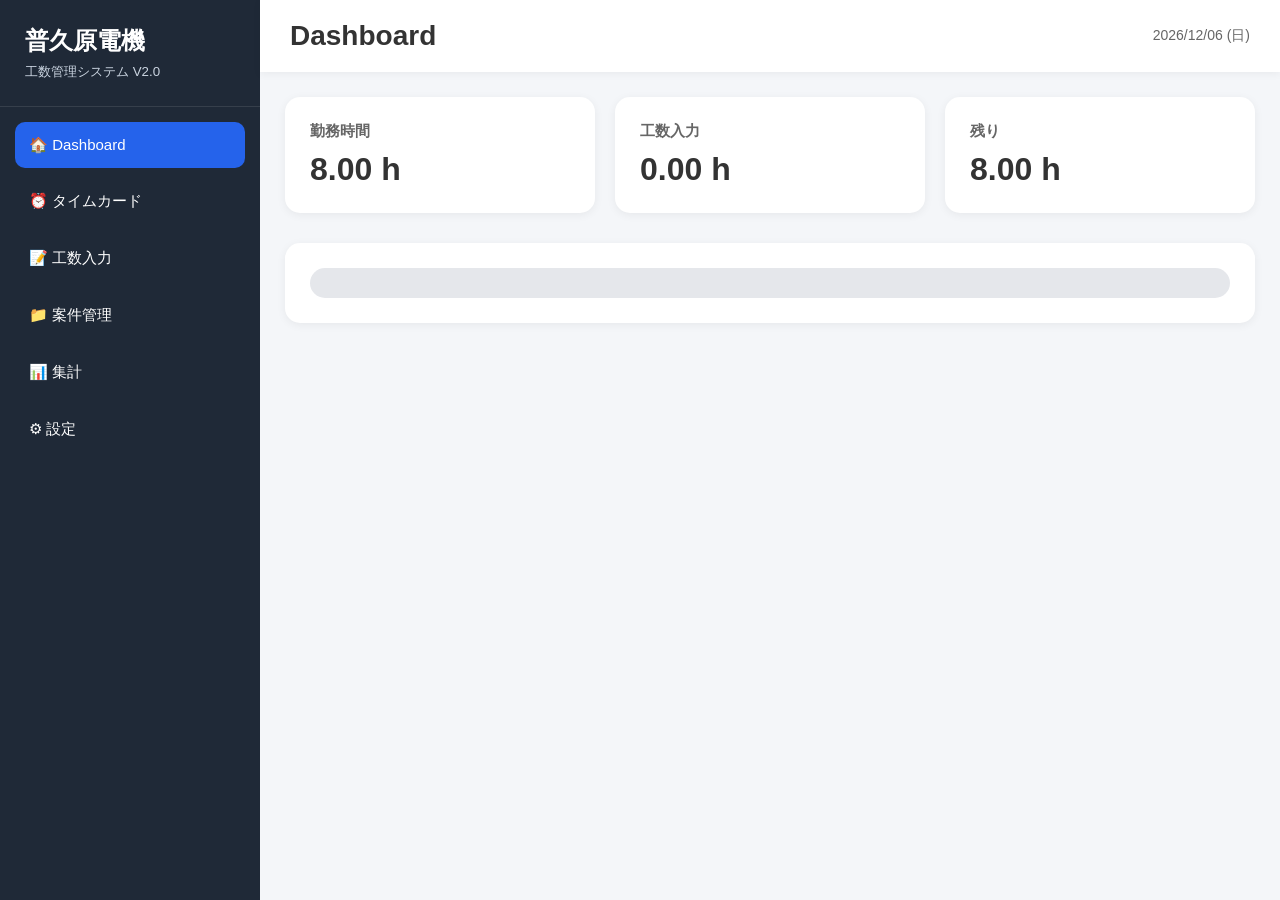
==== index.html @ fee0bd82 "Add files via upload" ====
<!DOCTYPE html>
<html lang="ja">
<head>
    <meta charset="UTF-8">
    <meta name="viewport" content="width=device-width, initial-scale=1.0">
    <title>普久原電機 工数管理システム V2.0</title>

    <link rel="stylesheet" href="css/style.css">

    <script defer src="js/database.js"></script>
<script defer src="js/dashboard.js"></script>
<script defer src="js/kousu.js"></script>
<script defer src="js/anken.js"></script>
<script defer src="js/app.js"></script>
</head>

<body>

<div id="app">

    <aside id="sidebar">

        <div class="logo">
            <h2>普久原電機</h2>
            <small>工数管理システム V2.0</small>
        </div>

        <nav>
            <button class="menu active" data-screen="dashboard">🏠 Dashboard</button>
            <button class="menu" data-screen="timecard">⏰ タイムカード</button>
            <button class="menu" data-screen="kousu">📝 工数入力</button>
            <button class="menu" data-screen="anken">📁 案件管理</button>
            <button class="menu" data-screen="report">📊 集計</button>
            <button class="menu" data-screen="setting">⚙ 設定</button>
        </nav>

    </aside>

    <main id="main">

        <header>
            <h1 id="screenTitle">Dashboard</h1>
            <div id="today"></div>
        </header>

        <section id="content">

            <div id="dashboard" class="screen">

                <div class="cards">

                    <div class="card">
                        <h3>勤務時間</h3>
                        <div class="value" id="workHours">0.0 h</div>
                    </div>

                    <div class="card">
                        <h3>工数入力</h3>
                        <div class="value" id="inputHours">0.0 h</div>
                    </div>

                    <div class="card">
                        <h3>残り</h3>
                        <div class="value" id="remainHours">0.0 h</div>
                    </div>

                </div>

                <div class="progressBox">
                    <div class="progress">
                        <div id="progressBar"></div>
                    </div>
                </div>

            </div>

            <div id="timecard" class="screen hidden">
                <h2>タイムカード</h2>
                <p>（次のバージョンで実装）</p>
            </div>

            <div id="kousu" class="screen hidden">

                <div class="card">

                    <h2>工数入力</h2>

                    <label>客先</label>
                    <select id="customerSelect">
                        <option value="">選択してください</option>
                    </select>

                    <label>件名</label>
                    <select id="projectSelect">
                        <option value="">選択してください</option>
                    </select>

                    <label>内容</label>
                    <select id="contentSelect">
                        <option value="">選択してください</option>
                    </select>

                    <label>工数</label>
                    <input type="number" id="hourInput" step="0.25" min="0">

                    <button class="btn" id="saveKousu">登録</button>

                </div>

                <br>

                <div class="card">

                    <h2>本日の工数一覧</h2>

                    <table>
                        <thead>
                            <tr>
                                <th>客先</th>
                                <th>件名</th>
                                <th>内容</th>
                                <th>工数</th>
                            </tr>
                        </thead>

                        <tbody id="todayTable"></tbody>
                    </table>

                    <br>

                    <h3>
                        工数合計 :
                        <span id="todayTotal">0</span>
                        h
                    </h3>

                </div>

            </div>

            <div id="anken" class="screen hidden">

    <div class="card">
        <h2>案件管理</h2>

        <label>客先名</label>
        <input type="text" id="newCustomerName" placeholder="例：日本電商">

        <button class="btn" onclick="Anken.addCustomer()">
            客先追加
        </button>
    </div>

    <br>

    <div class="card">
        <label>客先選択</label>
        <select id="ankenCustomerSelect"></select>

        <label>件名</label>
        <input type="text" id="newProjectName" placeholder="例：制御盤製作">

        <button class="btn" onclick="Anken.addProject()">
            件名追加
        </button>
    </div>

    <br>

    <div class="card">
        <label>件名選択</label>
        <select id="ankenProjectSelect"></select>

        <label>内容</label>
        <input type="text" id="newContentName" placeholder="例：配線">

        <button class="btn" onclick="Anken.addContent()">
            内容追加
        </button>
    </div>

    <br>

    <div class="card">
        <h2>案件一覧</h2>
        <div id="ankenList"></div>
    </div>

</div>

            <div id="report" class="screen hidden">
                <h2>集計</h2>
            </div>

            <div id="setting" class="screen hidden">
                <h2>設定</h2>
            </div>

        </section>

    </main>

</div>

</body>
</html>
---- css/style.css ----
*{
    margin:0;
    padding:0;
    box-sizing:border-box;
    font-family:"Segoe UI",sans-serif;
}

body{
    background:#f4f6f9;
    color:#333;
}

#app{
    display:flex;
    min-height:100vh;
}

/* =====================================
   SIDEBAR
===================================== */

#sidebar{
    width:260px;
    background:#1f2937;
    color:white;
    display:flex;
    flex-direction:column;
}

.logo{
    padding:25px;
    border-bottom:1px solid rgba(255,255,255,.1);
}

.logo h2{
    font-size:24px;
    margin-bottom:5px;
}

.logo small{
    color:#cbd5e1;
}

nav{
    padding:15px;
    display:flex;
    flex-direction:column;
    gap:10px;
}

.menu{
    border:none;
    background:transparent;
    color:white;
    text-align:left;
    padding:14px;
    border-radius:10px;
    cursor:pointer;
    font-size:15px;
    transition:.2s;
}

.menu:hover{
    background:#374151;
}

.menu.active{
    background:#2563eb;
}

/* =====================================
   MAIN
===================================== */

#main{
    flex:1;
    display:flex;
    flex-direction:column;
}

header{
    background:white;
    padding:20px 30px;
    display:flex;
    justify-content:space-between;
    align-items:center;
    box-shadow:0 2px 8px rgba(0,0,0,.05);
}

#screenTitle{
    font-size:28px;
}

#today{
    font-size:14px;
    color:#666;
}

#content{
    padding:25px;
}

/* =====================================
   DASHBOARD
===================================== */

.cards{
    display:grid;
    grid-template-columns:repeat(auto-fit,minmax(220px,1fr));
    gap:20px;
    margin-bottom:30px;
}

.card{
    background:white;
    border-radius:15px;
    padding:25px;
    box-shadow:0 2px 10px rgba(0,0,0,.06);
}

.card h3{
    color:#666;
    font-size:15px;
    margin-bottom:10px;
}

.value{
    font-size:32px;
    font-weight:bold;
}

/* =====================================
   PROGRESS
===================================== */

.progressBox{
    background:white;
    border-radius:15px;
    padding:25px;
    box-shadow:0 2px 10px rgba(0,0,0,.06);
}

.progress{
    width:100%;
    height:30px;
    background:#e5e7eb;
    border-radius:30px;
    overflow:hidden;
}

#progressBar{
    width:0%;
    height:100%;
    background:#10b981;
    transition:.3s;
}

/* =====================================
   SCREEN
===================================== */

.screen{
    display:block;
}

.hidden{
    display:none;
}

/* =====================================
   TABLE
===================================== */

table{
    width:100%;
    border-collapse:collapse;
    background:white;
}

th{
    background:#f3f4f6;
}

th,
td{
    border:1px solid #ddd;
    padding:10px;
    text-align:left;
}

/* =====================================
   BUTTONS
===================================== */

.btn{
    border:none;
    padding:10px 15px;
    border-radius:8px;
    cursor:pointer;
}

.btn-primary{
    background:#2563eb;
    color:white;
}

.btn-success{
    background:#10b981;
    color:white;
}

.btn-danger{
    background:#ef4444;
    color:white;
}

/* =====================================
   FORM
===================================== */

input,
select,
textarea{
    width:100%;
    padding:10px;
    border:1px solid #ccc;
    border-radius:8px;
}

.form-group{
    margin-bottom:15px;
}

/* =====================================
   RESPONSIVE
===================================== */

@media(max-width:900px){

    #sidebar{
        width:200px;
    }

    .value{
        font-size:24px;
    }

}

@media(max-width:700px){

    #app{
        flex-direction:column;
    }

    #sidebar{
        width:100%;
    }

    nav{
        flex-direction:row;
        overflow:auto;
    }

}
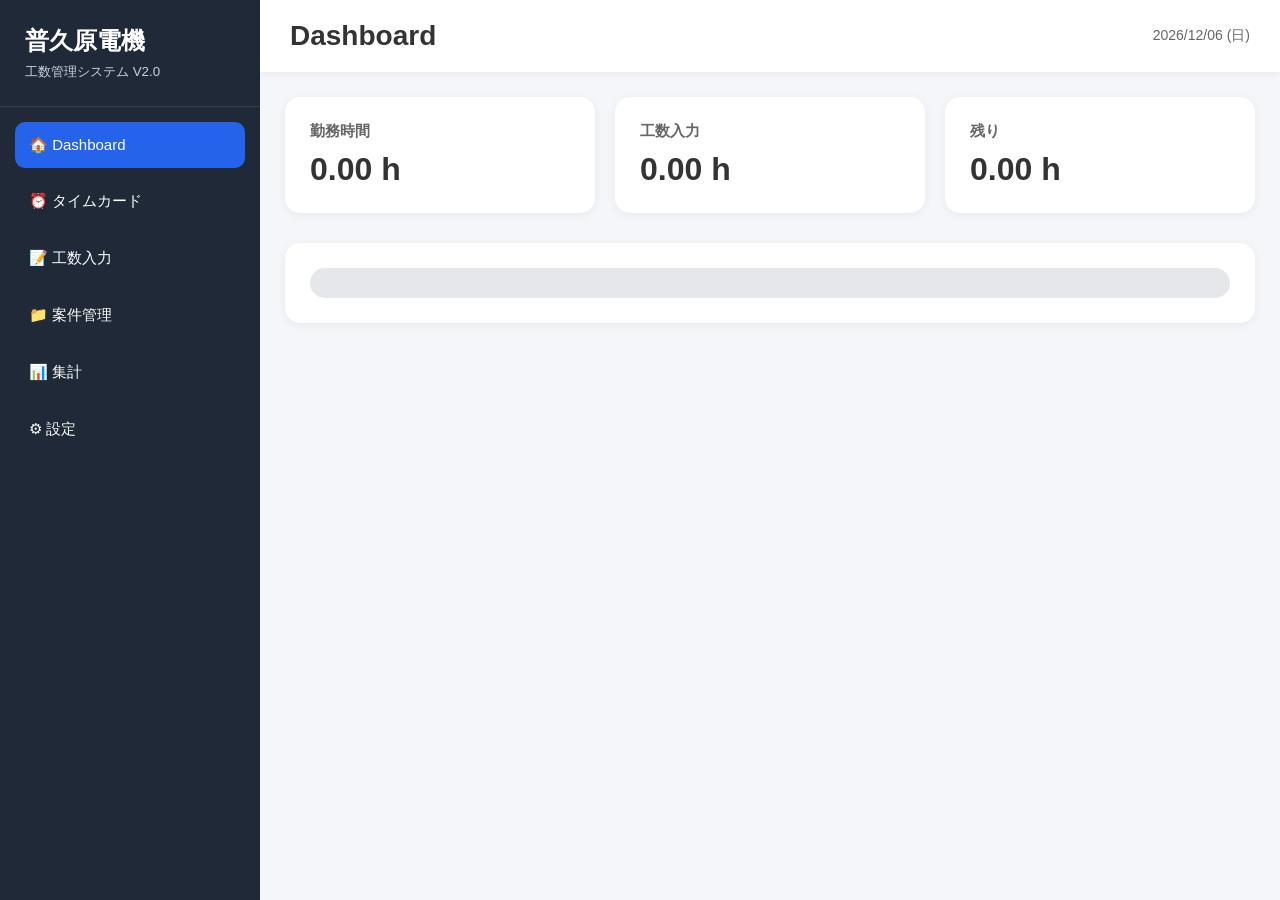
==== commit b247ceb1: "Add files via upload" ====
--- a/index.html
+++ b/index.html
@@ -7,11 +7,12 @@
 
     <link rel="stylesheet" href="css/style.css">
 
-    <script defer src="js/database.js"></script>
-<script defer src="js/dashboard.js"></script>
-<script defer src="js/kousu.js"></script>
-<script defer src="js/anken.js"></script>
-<script defer src="js/app.js"></script>
+    <script src="js/database.js"></script>
+    <script src="js/anken.js"></script>
+    <script src="js/kousu.js"></script>
+    <script src="js/timecard.js"></script>
+    <script src="js/dashboard.js"></script>
+    <script src="js/app.js"></script>
 </head>
 
 <body>
@@ -75,8 +76,44 @@
             </div>
 
             <div id="timecard" class="screen hidden">
-                <h2>タイムカード</h2>
-                <p>（次のバージョンで実装）</p>
+
+                <div class="timecard-panel">
+
+                    <div class="timecard-header">
+                        <div>
+                            <h2>タイムカード</h2>
+                            <p>本日の勤務状況</p>
+                        </div>
+                        <strong id="timecardStatus">未出勤</strong>
+                    </div>
+
+                    <div class="timecard-grid">
+
+                        <div class="timecard-item">
+                            <span>出勤時刻</span>
+                            <strong id="clockInTime">--:--</strong>
+                        </div>
+
+                        <div class="timecard-item">
+                            <span>退勤時刻</span>
+                            <strong id="clockOutTime">--:--</strong>
+                        </div>
+
+                        <div class="timecard-item">
+                            <span>勤務時間</span>
+                            <strong id="timecardWorkHours">0.00 h</strong>
+                        </div>
+
+                    </div>
+
+                    <div class="timecard-actions">
+                        <button class="btn" id="clockInBtn">出勤</button>
+                        <button class="btn" id="clockOutBtn">退勤</button>
+                        <button class="btn danger" id="resetTimecardBtn">今日をリセット</button>
+                    </div>
+
+                </div>
+
             </div>
 
             <div id="kousu" class="screen hidden">
@@ -120,6 +157,7 @@
                                 <th>件名</th>
                                 <th>内容</th>
                                 <th>工数</th>
+                                <th>操作</th>
                             </tr>
                         </thead>
 
@@ -140,53 +178,56 @@
 
             <div id="anken" class="screen hidden">
 
-    <div class="card">
-        <h2>案件管理</h2>
-
-        <label>客先名</label>
-        <input type="text" id="newCustomerName" placeholder="例：日本電商">
-
-        <button class="btn" onclick="Anken.addCustomer()">
-            客先追加
-        </button>
-    </div>
-
-    <br>
-
-    <div class="card">
-        <label>客先選択</label>
-        <select id="ankenCustomerSelect"></select>
-
-        <label>件名</label>
-        <input type="text" id="newProjectName" placeholder="例：制御盤製作">
-
-        <button class="btn" onclick="Anken.addProject()">
-            件名追加
-        </button>
-    </div>
-
-    <br>
-
-    <div class="card">
-        <label>件名選択</label>
-        <select id="ankenProjectSelect"></select>
-
-        <label>内容</label>
-        <input type="text" id="newContentName" placeholder="例：配線">
-
-        <button class="btn" onclick="Anken.addContent()">
-            内容追加
-        </button>
-    </div>
-
-    <br>
-
-    <div class="card">
-        <h2>案件一覧</h2>
-        <div id="ankenList"></div>
-    </div>
-
-</div>
+                <div class="card">
+                    <h2>案件管理</h2>
+
+                    <label>客先名</label>
+                    <input type="text" id="newCustomerName" placeholder="例：日本電商">
+
+                    <button class="btn" onclick="Anken.addCustomer()">
+                        客先追加
+                    </button>
+                </div>
+
+                <br>
+
+                <div class="card">
+                    <label>客先選択</label>
+                    <select id="ankenCustomerSelect"></select>
+
+                    <label>件名</label>
+                    <input type="text" id="newProjectName" placeholder="例：制御盤製作">
+
+                    <label>指令番号</label>
+                    <input type="text" id="newProjectOrder" placeholder="例：DKK-25001">
+
+                    <button class="btn" onclick="Anken.addProject()">
+                        件名追加
+                    </button>
+                </div>
+
+                <br>
+
+                <div class="card">
+                    <label>件名選択</label>
+                    <select id="ankenProjectSelect"></select>
+
+                    <label>内容</label>
+                    <input type="text" id="newContentName" placeholder="例：配線">
+
+                    <button class="btn" onclick="Anken.addContent()">
+                        内容追加
+                    </button>
+                </div>
+
+                <br>
+
+                <div class="card">
+                    <h2>案件一覧</h2>
+                    <div id="ankenList"></div>
+                </div>
+
+            </div>
 
             <div id="report" class="screen hidden">
                 <h2>集計</h2>
--- a/css/style.css
+++ b/css/style.css
@@ -262,4 +262,188 @@
         overflow:auto;
     }
 
+}
+#timecardStatus {
+    padding: 4px 10px;
+    border-radius: 999px;
+    font-weight: bold;
+    display: inline-block;
+}
+
+.status-not-started {
+    background: #e5e7eb;
+    color: #374151;
+}
+
+.status-working {
+    background: #dcfce7;
+    color: #166534;
+}
+
+.status-finished {
+    background: #fee2e2;
+    color: #991b1b;
+}
+
+.btn.danger {
+    background: #ef4444;
+    color: white;
+}
+
+.btn.danger:hover {
+    background: #dc2626;
+}
+.timecard-panel {
+    background: white;
+    border-radius: 18px;
+    padding: 28px;
+    box-shadow: 0 8px 24px rgba(0,0,0,0.08);
+    max-width: 760px;
+}
+
+.timecard-header {
+    display: flex;
+    justify-content: space-between;
+    align-items: center;
+    border-bottom: 1px solid #e5e7eb;
+    padding-bottom: 18px;
+    margin-bottom: 24px;
+}
+
+.timecard-header h2 {
+    margin: 0;
+    font-size: 28px;
+}
+.timecard-header p {
+    margin: 6px 0 0;
+    color: #6b7280;
+}
+
+.timecard-grid {
+    display: grid;
+    grid-template-columns: repeat(3, 1fr);
+    gap: 18px;
+    margin-bottom: 26px;
+}
+
+.timecard-item {
+    background: #f9fafb;
+    border-radius: 14px;
+    padding: 22px;
+    text-align: center;
+    border: 1px solid #e5e7eb;
+}
+
+.timecard-item span {
+    display: block;
+    color: #6b7280;
+    font-size: 14px;
+    margin-bottom: 10px;
+}
+
+.timecard-item strong {
+    font-size: 30px;
+}
+
+.timecard-actions {
+    display: flex;
+    gap: 12px;
+    flex-wrap: wrap;
+}
+
+.timecard-actions .btn {
+    min-width: 120px;
+    padding: 12px 20px;
+}
+.kousu-summary {
+    display: grid;
+    grid-template-columns: repeat(3, 1fr);
+    gap: 12px;
+    margin: 18px 0 22px;
+}
+
+.kousu-summary div {
+    background: #f9fafb;
+    border: 1px solid #e5e7eb;
+    border-radius: 12px;
+    padding: 16px;
+    text-align: center;
+}
+
+.kousu-summary span {
+    display: block;
+    color: #6b7280;
+    font-size: 13px;
+    margin-bottom: 6px;
+}
+
+.kousu-summary strong {
+    font-size: 22px;
+}
+
+.remain-ok {
+    color: #166534;
+}
+
+.remain-warning {
+    color: #b45309;
+}
+
+.remain-danger {
+    color: #991b1b;
+}
+
+.btn.secondary {
+    background: #6b7280;
+    color: white;
+}
+
+.btn.secondary:hover {
+    background: #4b5563;
+}
+.anken-customer {
+    background: #ffffff;
+    border: 1px solid #e5e7eb;
+    border-radius: 14px;
+    padding: 16px;
+    margin-bottom: 18px;
+}
+
+.anken-project {
+    background: #f9fafb;
+    border: 1px solid #e5e7eb;
+    border-radius: 12px;
+    padding: 14px;
+    margin: 12px 0 12px 18px;
+}
+
+.anken-title {
+    display: flex;
+    justify-content: space-between;
+    align-items: center;
+    gap: 12px;
+}
+
+.anken-title h3 {
+    margin: 0;
+}
+
+.anken-project ul {
+    margin-top: 12px;
+    padding-left: 20px;
+}
+
+.anken-project li {
+    display: flex;
+    justify-content: space-between;
+    align-items: center;
+    background: white;
+    border-radius: 8px;
+    padding: 8px 10px;
+    margin-bottom: 8px;
+}
+
+.btn.small {
+    padding: 5px 10px;
+    font-size: 12px;
 }
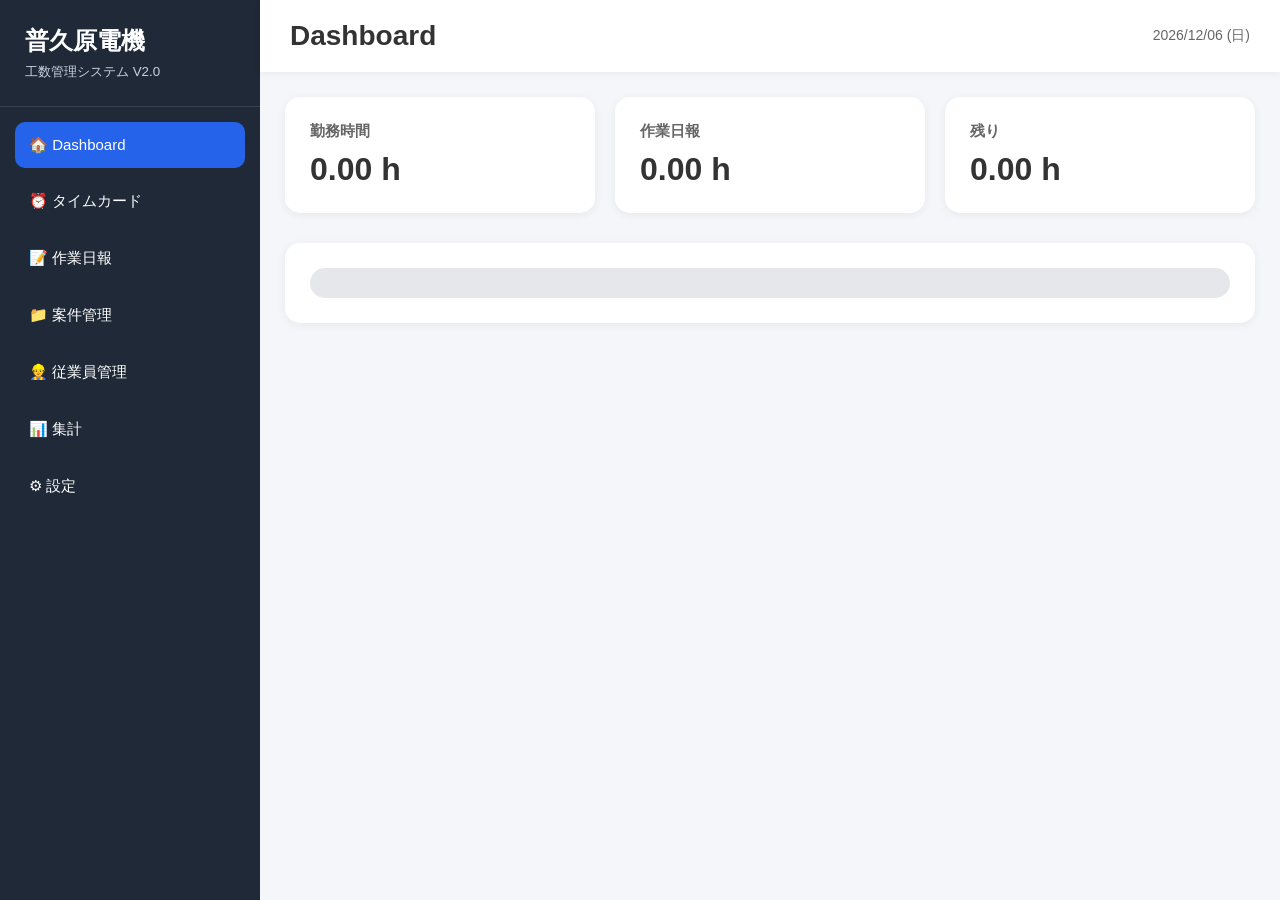
==== commit 342bff35: "Add files via upload" ====
--- a/index.html
+++ b/index.html
@@ -5,14 +5,17 @@
     <meta name="viewport" content="width=device-width, initial-scale=1.0">
     <title>普久原電機 工数管理システム V2.0</title>
 
-    <link rel="stylesheet" href="css/style.css">
-
-    <script src="js/database.js"></script>
-    <script src="js/anken.js"></script>
-    <script src="js/kousu.js"></script>
-    <script src="js/timecard.js"></script>
-    <script src="js/dashboard.js"></script>
-    <script src="js/app.js"></script>
+   <link rel="stylesheet" href="css/style.css">
+
+<script src="js/database.js"></script>
+<script src="js/employees.js"></script>
+<script src="js/employeeManagement.js?v=1"></script>
+<script src="js/anken.js"></script>
+<script src="js/timecard.js"></script>
+<script src="js/kousu.js"></script>
+<script src="js/dashboard.js"></script>
+<script src="js/report.js"></script>
+<script src="js/app.js"></script>
 </head>
 
 <body>
@@ -26,14 +29,15 @@
             <small>工数管理システム V2.0</small>
         </div>
 
-        <nav>
-            <button class="menu active" data-screen="dashboard">🏠 Dashboard</button>
-            <button class="menu" data-screen="timecard">⏰ タイムカード</button>
-            <button class="menu" data-screen="kousu">📝 工数入力</button>
-            <button class="menu" data-screen="anken">📁 案件管理</button>
-            <button class="menu" data-screen="report">📊 集計</button>
-            <button class="menu" data-screen="setting">⚙ 設定</button>
-        </nav>
+<nav>
+    <button class="menu active" data-screen="dashboard">🏠 Dashboard</button>
+    <button class="menu" data-screen="timecard">⏰ タイムカード</button>
+    <button class="menu" data-screen="kousu">📝 作業日報</button>
+    <button class="menu" data-screen="anken">📁 案件管理</button>
+    <button class="menu" data-screen="employee">👷 従業員管理</button>
+    <button class="menu" data-screen="report">📊 集計</button>
+    <button class="menu" data-screen="setting">⚙ 設定</button>
+</nav>
 
     </aside>
 
@@ -56,7 +60,7 @@
                     </div>
 
                     <div class="card">
-                        <h3>工数入力</h3>
+                        <h3>作業日報</h3>
                         <div class="value" id="inputHours">0.0 h</div>
                     </div>
 
@@ -77,50 +81,35 @@
 
             <div id="timecard" class="screen hidden">
 
-                <div class="timecard-panel">
-
-                    <div class="timecard-header">
-                        <div>
-                            <h2>タイムカード</h2>
-                            <p>本日の勤務状況</p>
-                        </div>
-                        <strong id="timecardStatus">未出勤</strong>
-                    </div>
-
-                    <div class="timecard-grid">
-
-                        <div class="timecard-item">
-                            <span>出勤時刻</span>
-                            <strong id="clockInTime">--:--</strong>
-                        </div>
-
-                        <div class="timecard-item">
-                            <span>退勤時刻</span>
-                            <strong id="clockOutTime">--:--</strong>
-                        </div>
-
-                        <div class="timecard-item">
-                            <span>勤務時間</span>
-                            <strong id="timecardWorkHours">0.00 h</strong>
-                        </div>
-
-                    </div>
-
-                    <div class="timecard-actions">
-                        <button class="btn" id="clockInBtn">出勤</button>
-                        <button class="btn" id="clockOutBtn">退勤</button>
-                        <button class="btn danger" id="resetTimecardBtn">今日をリセット</button>
-                    </div>
-
-                </div>
-
-            </div>
-
-            <div id="kousu" class="screen hidden">
-
-                <div class="card">
-
-                    <h2>工数入力</h2>
+    <div class="timecard-panel">
+
+        <div class="timecard-header">
+    <div>
+        <h2>タイムカード</h2>
+        <p>作業者を選択して打刻してください</p>
+    </div>
+</div>
+
+<div id="timecardStatus" style="text-align:center; margin:20px 0;"></div>
+
+        <div id="timecardWorkerList"></div>
+
+    </div>
+
+</div>
+
+           <div id="kousu" class="screen hidden">
+
+    <div id="kousuWorkerSelect" class="card">
+        <h2>本日の作業者</h2>
+        <p>作業日報する作業者を選択してください</p>
+
+        <div id="kousuWorkerList"></div>
+    </div>
+
+    <div class="card hidden" id="kousuInputCard">
+
+                    <h2>作業日報</h2>
 
                     <label>客先</label>
                     <select id="customerSelect">
@@ -153,12 +142,13 @@
                     <table>
                         <thead>
                             <tr>
+                                <th>作業者</th>
                                 <th>客先</th>
                                 <th>件名</th>
                                 <th>内容</th>
                                 <th>工数</th>
                                 <th>操作</th>
-                            </tr>
+                           </tr>
                         </thead>
 
                         <tbody id="todayTable"></tbody>
@@ -229,9 +219,42 @@
 
             </div>
 
+<div id="employee" class="screen hidden">
+</div>
             <div id="report" class="screen hidden">
-                <h2>集計</h2>
-            </div>
+
+    <div class="card">
+
+        <h2>集計</h2>
+
+        <div class="summary-tabs">
+
+            <button class="summary-tab active">
+                勤怠集計
+            </button>
+
+            <button class="summary-tab">
+                月間履歴
+            </button>
+
+            <button class="summary-tab">
+                残業集計
+            </button>
+
+            <button class="summary-tab">
+                Excel出力
+            </button>
+
+        </div>
+
+        <br>
+
+        <div id="attendanceReport"></div>
+
+    </div>
+
+</div>
+
 
             <div id="setting" class="screen hidden">
                 <h2>設定</h2>
--- a/css/style.css
+++ b/css/style.css
@@ -446,4 +446,346 @@
 .btn.small {
     padding: 5px 10px;
     font-size: 12px;
+}
+/* =====================================
+   WORKER TIMECARD
+===================================== */
+
+#timecardWorkerList{
+    display:grid;
+    grid-template-columns:repeat(auto-fill,minmax(320px,1fr));
+    gap:20px;
+    margin-top:25px;
+}
+
+.worker-timecard-card{
+    background:#f8fafc;
+    border:1px solid #dbe4ee;
+    border-radius:16px;
+    padding:20px;
+    box-shadow:0 3px 10px rgba(0,0,0,.06);
+}
+
+.worker-name{
+    font-size:22px;
+    font-weight:bold;
+    color:#1f2937;
+    margin-bottom:15px;
+}
+
+.worker-status{
+    display:inline-block;
+    padding:6px 14px;
+    border-radius:30px;
+    background:#e5e7eb;
+    font-weight:bold;
+    margin-bottom:18px;
+}
+
+.worker-times{
+    margin-bottom:18px;
+    line-height:1.8;
+    font-size:15px;
+}
+
+.worker-buttons{
+    display:flex;
+    gap:12px;
+}
+
+.worker-buttons button{
+    flex:1;
+    border:none;
+    border-radius:10px;
+    padding:12px;
+    font-size:15px;
+    cursor:pointer;
+    color:white;
+    font-weight:bold;
+}
+
+.worker-buttons button:first-child{
+    background:#2563eb;
+}
+
+.worker-buttons button:last-child{
+    background:#ef4444;
+}
+
+.worker-buttons button:hover{
+    opacity:.9;
+}
+.timecard-worker-list {
+    display: grid;
+    grid-template-columns: repeat(auto-fit, minmax(260px, 1fr));
+    gap: 18px;
+    margin-top: 22px;
+}
+
+.worker-timecard-card {
+    border-radius: 18px;
+    padding: 22px;
+    border: 1px solid rgba(255,255,255,0.35);
+    box-shadow: 0 10px 24px rgba(0,0,0,0.18);
+
+    /* Fondo tipo acero */
+    background:
+        linear-gradient(135deg,
+            #9ca3af 0%,
+            #e5e7eb 18%,
+            #6b7280 35%,
+            #d1d5db 55%,
+            #4b5563 78%,
+            #cbd5e1 100%);
+
+    /* Si luego quieres usar imagen real, guarda la imagen como:
+       img/card-metal.jpg
+       y activa esta línea:
+       background-image: url('../img/card-metal.jpg');
+       background-size: cover;
+       background-position: center;
+    */
+}
+
+.worker-name {
+    font-size: 26px;
+    font-weight: 800;
+    color: #111827;
+    margin-bottom: 12px;
+    text-shadow: 0 1px 1px rgba(255,255,255,0.5);
+}
+
+.worker-status {
+    display: inline-block;
+    padding: 6px 12px;
+    border-radius: 999px;
+    font-weight: 700;
+    margin-bottom: 16px;
+}
+
+.status-not-started {
+    background: #e5e7eb;
+    color: #374151;
+}
+
+.status-working {
+    background: #dcfce7;
+    color: #166534;
+}
+
+.status-finished {
+    background: #fee2e2;
+    color: #991b1b;
+}
+
+.worker-times {
+    display: grid;
+    grid-template-columns: 58px 1fr;
+    gap: 10px;
+    align-items: center;
+    margin-bottom: 18px;
+    background: rgba(255,255,255,0.72);
+    padding: 14px;
+    border-radius: 14px;
+}
+
+.worker-times label {
+    font-weight: 700;
+    color: #111827;
+}
+
+.worker-times input[type="time"] {
+    width: 100%;
+    font-size: 18px;
+    font-weight: 700;
+    text-align: center;
+}
+
+.worker-buttons {
+    display: flex;
+    gap: 10px;
+    flex-wrap: wrap;
+}
+
+.tc-btn {
+    border: none;
+    border-radius: 12px;
+    padding: 13px 18px;
+    min-width: 92px;
+    font-size: 18px;
+    font-weight: 800;
+    cursor: pointer;
+    box-shadow: 0 4px 10px rgba(0,0,0,0.18);
+}
+
+/* 出勤：最初は緑、押した後は灰色 */
+.tc-clockin {
+    background: #16a34a;
+    color: white;
+}
+
+.tc-clockin.is-off {
+    background: #9ca3af;
+    color: #374151;
+}
+
+/* 退勤：最初は灰色、押した後は赤 */
+.tc-clockout {
+    background: #9ca3af;
+    color: #374151;
+}
+
+.tc-clockout.is-on {
+    background: #dc2626;
+    color: white;
+}
+
+/* リセット：黄色 */
+.tc-reset {
+    background: #facc15;
+    color: #111827;
+}
+
+.tc-btn:hover {
+    filter: brightness(0.95);
+}
+/* =====================================
+   FIX COLORES TIMECARD
+   Pegar al final de style.css
+===================================== */
+
+.worker-buttons .tc-clockin {
+    background: #16a34a !important;
+    color: white !important;
+}
+
+.worker-buttons .tc-clockin.is-off {
+    background: #9ca3af !important;
+    color: #374151 !important;
+}
+
+.worker-buttons .tc-clockout {
+    background: #9ca3af !important;
+    color: #374151 !important;
+}
+
+.worker-buttons .tc-clockout.is-on {
+    background: #dc2626 !important;
+    color: white !important;
+}
+
+.worker-buttons .tc-reset {
+    background: #facc15 !important;
+    color: #111827 !important;
+}
+/* =====================================
+   FIX FINAL COLORES TIMECARD
+===================================== */
+
+.worker-buttons .tc-btn.is-green {
+    background: #16a34a !important;
+    color: white !important;
+}
+
+.worker-buttons .tc-btn.is-red {
+    background: #dc2626 !important;
+    color: white !important;
+}
+
+.worker-buttons .tc-btn.is-gray {
+    background: #9ca3af !important;
+    color: #374151 !important;
+}
+.worker-buttons .tc-btn.is-yellow{
+    background:#facc15 !important;
+    color:#111827 !important;
+}
+/* =====================================
+   FIX FINAL TIMECARD - 普久原電機
+===================================== */
+
+.worker-buttons .tc-btn.is-green {
+    background: #16a34a !important;
+    color: white !important;
+}
+
+.worker-buttons .tc-btn.is-red {
+    background: #dc2626 !important;
+    color: white !important;
+}
+
+.worker-buttons .tc-btn.is-gray {
+    background: #9ca3af !important;
+    color: #374151 !important;
+}
+
+.worker-buttons .tc-btn.is-yellow {
+    background: #facc15 !important;
+    color: #111827 !important;
+}
+
+/* =====================================
+   ESTADOS DE TARJETA TIMECARD
+===================================== */
+
+.worker-timecard-card {
+    border: 4px solid #9ca3af !important;
+}
+
+.worker-timecard-card.tc-card-working {
+    border: 4px solid #22c55e !important;
+    box-shadow: 0 0 18px rgba(34, 197, 94, 0.75) !important;
+}
+
+.worker-timecard-card.tc-card-outing {
+    border: 4px solid #facc15 !important;
+    box-shadow: 0 0 18px rgba(250, 204, 21, 0.75) !important;
+}
+
+.worker-timecard-card.tc-card-finished {
+    border: 4px solid #3b82f6 !important;
+    box-shadow: 0 0 18px rgba(59, 130, 246, 0.75) !important;
+}
+/* =====================================
+   TIMECARD HISTORY
+===================================== */
+
+.worker-history-toggle {
+    margin-top: 14px;
+    padding-top: 10px;
+    border-top: 1px solid rgba(0,0,0,.15);
+    text-align: center;
+    font-weight: bold;
+    cursor: pointer;
+    color: #374151;
+    user-select: none;
+}
+
+.worker-history-toggle:hover {
+    color: #2563eb;
+}
+
+.worker-history {
+    margin-top: 12px;
+    padding: 12px;
+    background: rgba(255,255,255,.75);
+    border-radius: 10px;
+    font-size: 14px;
+    line-height: 1.8;
+}
+
+.worker-history-lines div {
+    border-bottom: 1px solid #e5e7eb;
+    padding: 3px 0;
+}
+
+.worker-history-summary {
+    margin-top: 10px;
+    padding-top: 10px;
+    border-top: 2px solid #d1d5db;
+    font-weight: bold;
+}
+
+.hidden {
+    display: none;
 }
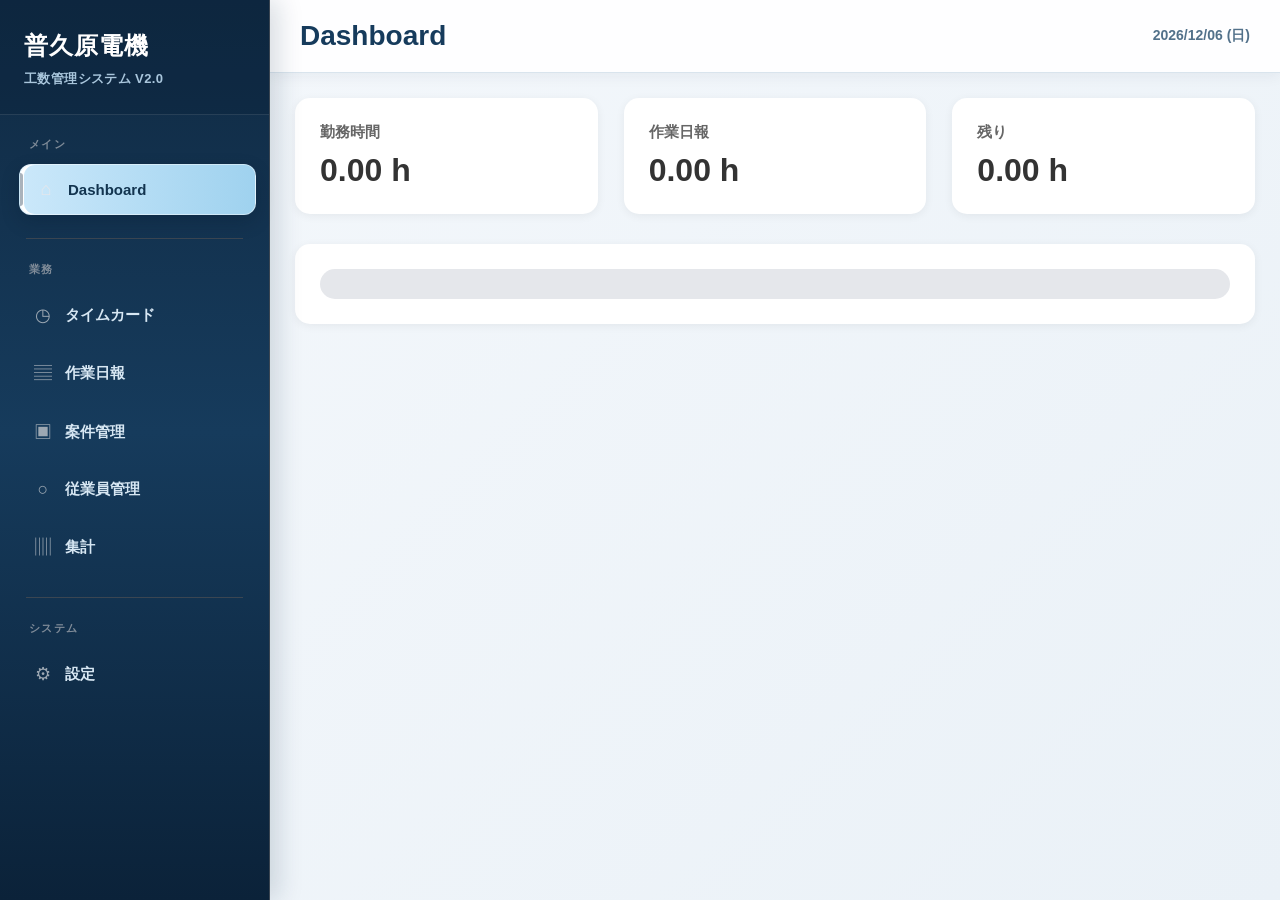
==== commit ca5f5a43: "Add files via upload" ====
--- a/index.html
+++ b/index.html
@@ -29,14 +29,59 @@
             <small>工数管理システム V2.0</small>
         </div>
 
-<nav>
-    <button class="menu active" data-screen="dashboard">🏠 Dashboard</button>
-    <button class="menu" data-screen="timecard">⏰ タイムカード</button>
-    <button class="menu" data-screen="kousu">📝 作業日報</button>
-    <button class="menu" data-screen="anken">📁 案件管理</button>
-    <button class="menu" data-screen="employee">👷 従業員管理</button>
-    <button class="menu" data-screen="report">📊 集計</button>
-    <button class="menu" data-screen="setting">⚙ 設定</button>
+<nav class="sidebar-nav">
+
+    <div class="sidebar-group">
+        <div class="sidebar-group-title">メイン</div>
+
+        <button class="menu active" data-screen="dashboard">
+            <span class="menu-symbol">⌂</span>
+            <span>Dashboard</span>
+        </button>
+    </div>
+
+    <div class="sidebar-divider"></div>
+
+    <div class="sidebar-group">
+        <div class="sidebar-group-title">業務</div>
+
+        <button class="menu" data-screen="timecard">
+            <span class="menu-symbol">◷</span>
+            <span>タイムカード</span>
+        </button>
+
+        <button class="menu" data-screen="kousu">
+            <span class="menu-symbol">▤</span>
+            <span>作業日報</span>
+        </button>
+
+        <button class="menu" data-screen="anken">
+            <span class="menu-symbol">▣</span>
+            <span>案件管理</span>
+        </button>
+
+        <button class="menu" data-screen="employee">
+            <span class="menu-symbol">○</span>
+            <span>従業員管理</span>
+        </button>
+
+        <button class="menu" data-screen="report">
+            <span class="menu-symbol">▥</span>
+            <span>集計</span>
+        </button>
+    </div>
+
+    <div class="sidebar-divider"></div>
+
+    <div class="sidebar-group">
+        <div class="sidebar-group-title">システム</div>
+
+        <button class="menu" data-screen="setting">
+            <span class="menu-symbol">⚙</span>
+            <span>設定</span>
+        </button>
+    </div>
+
 </nav>
 
     </aside>
@@ -139,20 +184,7 @@
 
                     <h2>本日の工数一覧</h2>
 
-                    <table>
-                        <thead>
-                            <tr>
-                                <th>作業者</th>
-                                <th>客先</th>
-                                <th>件名</th>
-                                <th>内容</th>
-                                <th>工数</th>
-                                <th>操作</th>
-                           </tr>
-                        </thead>
-
-                        <tbody id="todayTable"></tbody>
-                    </table>
+                    <div id="todayTable" class="kousu-report-list"></div>
 
                     <br>
 
--- a/css/style.css
+++ b/css/style.css
@@ -19,53 +19,93 @@
    SIDEBAR
 ===================================== */
 
-#sidebar{
-    width:260px;
-    background:#1f2937;
-    color:white;
-    display:flex;
-    flex-direction:column;
-}
-
-.logo{
-    padding:25px;
-    border-bottom:1px solid rgba(255,255,255,.1);
-}
-
-.logo h2{
-    font-size:24px;
-    margin-bottom:5px;
-}
-
-.logo small{
-    color:#cbd5e1;
-}
-
-nav{
-    padding:15px;
-    display:flex;
-    flex-direction:column;
-    gap:10px;
-}
-
-.menu{
-    border:none;
-    background:transparent;
-    color:white;
-    text-align:left;
-    padding:14px;
-    border-radius:10px;
-    cursor:pointer;
-    font-size:15px;
-    transition:.2s;
-}
-
-.menu:hover{
-    background:#374151;
-}
-
-.menu.active{
-    background:#2563eb;
+#sidebar {
+    width: 260px;
+    min-height: 100vh;
+
+    background: #26313d;
+    color: #e5e7eb;
+
+    display: flex;
+    flex-direction: column;
+
+    border-right: 1px solid #3b4652;
+}
+
+.logo {
+    padding: 28px 24px 24px;
+
+    background: #222c36;
+    border-bottom: 1px solid #3b4652;
+}
+
+.logo h2 {
+    margin-bottom: 6px;
+
+    color: #f3f4f6;
+    font-size: 22px;
+    font-weight: 700;
+    letter-spacing: 0.03em;
+}
+
+.logo small {
+    color: #9ca3af;
+    font-size: 12px;
+}
+
+nav {
+    display: flex;
+    flex-direction: column;
+    gap: 5px;
+
+    padding: 18px 14px;
+}
+
+.menu {
+    position: relative;
+
+    width: 100%;
+    padding: 13px 14px 13px 18px;
+
+    border: none;
+    border-radius: 7px;
+
+    background: transparent;
+    color: #cbd5e1;
+
+    text-align: left;
+    font-size: 14px;
+    font-weight: 600;
+
+    cursor: pointer;
+
+    transition:
+        background-color 0.18s ease,
+        color 0.18s ease;
+}
+
+.menu:hover {
+    background: #313d49;
+    color: #ffffff;
+}
+
+.menu.active {
+    background: #384653;
+    color: #ffffff;
+}
+
+.menu.active::before {
+    content: "";
+
+    position: absolute;
+    top: 9px;
+    bottom: 9px;
+    left: 0;
+
+    width: 3px;
+    border-radius: 0 3px 3px 0;
+
+    background: #aab4bf;
 }
 
 /* =====================================
@@ -107,7 +147,7 @@
 .cards{
     display:grid;
     grid-template-columns:repeat(auto-fit,minmax(220px,1fr));
-    gap:20px;
+    gap:26px;
     margin-bottom:30px;
 }
 
@@ -294,13 +334,14 @@
     background: #dc2626;
 }
 .timecard-panel {
+    width: 100%;
+    max-width: none;
+
     background: white;
     border-radius: 18px;
     padding: 28px;
     box-shadow: 0 8px 24px rgba(0,0,0,0.08);
-    max-width: 760px;
-}
-
+}
 .timecard-header {
     display: flex;
     justify-content: space-between;
@@ -357,19 +398,59 @@
 }
 .kousu-summary {
     display: grid;
-    grid-template-columns: repeat(3, 1fr);
-    gap: 12px;
+    grid-template-columns: repeat(2, 1fr);
+    gap: 14px;
     margin: 18px 0 22px;
 }
-
 .kousu-summary div {
-    background: #f9fafb;
-    border: 1px solid #e5e7eb;
-    border-radius: 12px;
-    padding: 16px;
+
+    border-radius: 14px;
+    padding: 18px;
     text-align: center;
-}
-
+
+    box-shadow: 0 3px 8px rgba(0,0,0,.08);
+
+    transition: .2s;
+}
+/* 勤務時間 */
+
+.kousu-summary div:nth-child(1){
+
+    background:#dbeafe;
+    border:2px solid #60a5fa;
+}
+
+/* 作業日報 */
+
+.kousu-summary div:nth-child(2){
+
+    background:#f3f4f6;
+    border:2px solid #d1d5db;
+}
+
+/* 残り */
+
+.kousu-summary div:nth-child(3) {
+    grid-column: 1 / 3;
+}
+/* 残り：入力が未完了 */
+
+.kousu-summary .kousu-remain-pending {
+    background: #fef3c7;
+    border: 2px solid #facc15;
+}
+
+/* 入力完了 */
+
+.kousu-summary .kousu-remain-complete {
+    background: #dcfce7;
+    border: 2px solid #4ade80;
+}
+
+.kousu-summary .kousu-remain-complete span,
+.kousu-summary .kousu-remain-complete strong {
+    color: #166534;
+}
 .kousu-summary span {
     display: block;
     color: #6b7280;
@@ -377,10 +458,11 @@
     margin-bottom: 6px;
 }
 
-.kousu-summary strong {
-    font-size: 22px;
-}
-
+.kousu-summary strong{
+
+    font-size:30px;
+    font-weight:800;
+}
 .remain-ok {
     color: #166534;
 }
@@ -451,13 +533,16 @@
    WORKER TIMECARD
 ===================================== */
 
-#timecardWorkerList{
-    display:grid;
-    grid-template-columns:repeat(auto-fill,minmax(320px,1fr));
-    gap:20px;
-    margin-top:25px;
-}
-
+#timecardWorkerList {
+    display: grid;
+    grid-template-columns: repeat(
+        auto-fit,
+        minmax(360px, 1fr)
+    );
+    gap: 20px;
+    margin-top: 25px;
+    align-items: stretch;
+}
 .worker-timecard-card{
     background:#f8fafc;
     border:1px solid #dbe4ee;
@@ -548,13 +633,14 @@
 }
 
 .worker-name {
-    font-size: 26px;
+    font-size: clamp(20px, 1.5vw, 26px);
     font-weight: 800;
     color: #111827;
     margin-bottom: 12px;
+    text-align: center;
+    white-space: nowrap;
     text-shadow: 0 1px 1px rgba(255,255,255,0.5);
 }
-
 .worker-status {
     display: inline-block;
     padding: 6px 12px;
@@ -788,4 +874,678 @@
 
 .hidden {
     display: none;
+}
+/* =====================================
+   BOTÓN 早出申請
+===================================== */
+
+.worker-buttons .tc-btn.is-sky {
+    background: #38bdf8 !important;
+    color: white !important;
+    border: 2px solid #0284c7 !important;
+}
+
+.worker-buttons .tc-btn.is-sky:hover {
+    background: #0ea5e9 !important;
+}
+
+.worker-buttons .tc-btn.is-sky:disabled {
+    background: #38bdf8 !important;
+    color: white !important;
+    opacity: 1;
+    cursor: default;
+}
+.history-main-row {
+    display: flex;
+    justify-content: space-between;
+    align-items: center;
+    gap: 12px;
+}
+
+.history-early-badge {
+    background: #9ca3af;
+    color: #ffffff;
+    padding: 3px 9px;
+    border-radius: 999px;
+    font-size: 12px;
+    font-weight: bold;
+    white-space: nowrap;
+}
+/* =====================================
+   PROGRESO 早出申請
+===================================== */
+
+.worker-buttons .early-hold-btn {
+    position: relative;
+    overflow: hidden;
+    touch-action: none;
+    user-select: none;
+}
+
+.worker-buttons .early-hold-btn .early-progress {
+    position: absolute;
+    top: 0;
+    left: 0;
+    width: 0%;
+    height: 100%;
+    background: rgba(2, 132, 199, 0.65);
+    transition: width 0.03s linear;
+    pointer-events: none;
+}
+
+.worker-buttons .early-hold-btn .early-label {
+    position: relative;
+    z-index: 1;
+    pointer-events: none;
+}
+/* =====================================
+   外出・戻り テストモード
+===================================== */
+
+.test-out-editor {
+    margin-top: 16px;
+    padding-top: 14px;
+    border-top: 2px dashed #9ca3af;
+}
+
+.test-out-title {
+    margin-bottom: 12px;
+    font-size: 15px;
+    font-weight: 800;
+    color: #374151;
+}
+
+.test-out-row {
+    display: grid;
+    grid-template-columns: 42px 1fr 42px 1fr auto;
+    gap: 8px;
+    align-items: center;
+    margin-bottom: 10px;
+    padding: 10px;
+    background: rgba(255, 255, 255, 0.75);
+    border-radius: 10px;
+}
+
+.test-out-row label {
+    font-weight: bold;
+    color: #374151;
+}
+
+.test-out-row input[type="time"] {
+    min-width: 0;
+    padding: 7px;
+}
+
+.test-out-delete {
+    padding: 7px 10px;
+}
+
+.test-out-actions {
+    display: flex;
+    gap: 10px;
+    margin-top: 12px;
+    flex-wrap: wrap;
+}
+
+@media (max-width: 700px) {
+    .test-out-row {
+        grid-template-columns: 42px 1fr;
+    }
+
+    .test-out-delete {
+        grid-column: 1 / -1;
+    }
+}
+/* =====================================
+   TIMECARD 詳細・勤務計算
+===================================== */
+
+.timecard-detail-section {
+    margin-bottom: 16px;
+}
+
+.timecard-detail-title {
+    margin-bottom: 10px;
+    font-size: 15px;
+    font-weight: 800;
+    color: #1f2937;
+}
+
+.timecard-calculation {
+    padding-top: 14px;
+    border-top: 2px solid #d1d5db;
+}
+
+.timecard-calc-row {
+    display: flex;
+    justify-content: space-between;
+    align-items: center;
+    gap: 16px;
+    padding: 8px 4px;
+    border-bottom: 1px solid #e5e7eb;
+}
+
+.timecard-calc-row span {
+    font-weight: 700;
+    color: #374151;
+}
+
+.timecard-calc-row strong {
+    font-size: 16px;
+    color: #111827;
+}
+
+.timecard-calc-row.deduction strong {
+    color: #b45309;
+}
+
+.timecard-accounted-time {
+    display: flex;
+    justify-content: space-between;
+    align-items: center;
+    gap: 16px;
+
+    margin-top: 14px;
+    padding: 14px;
+
+    background: #dbeafe;
+    border: 2px solid #60a5fa;
+    border-radius: 10px;
+}
+
+.timecard-accounted-time span,
+.timecard-accounted-time strong {
+    font-size: 18px;
+    font-weight: 900;
+    color: #1e3a8a;
+}
+/* =====================================
+   作業日報　本日の作業者カード
+===================================== */
+
+#kousuWorkerList {
+    display: grid;
+    grid-template-columns: repeat(
+        auto-fill,
+        minmax(250px, 1fr)
+    );
+    gap: 18px;
+    margin-top: 18px;
+}
+
+.kousu-worker-card {
+    width: 100%;
+    min-height: 155px;
+
+    padding: 20px;
+
+    background: #ffffff;
+    border: 2px solid #d1d5db;
+    border-radius: 15px;
+
+    text-align: left;
+    cursor: pointer;
+
+    box-shadow: 0 3px 10px rgba(0, 0, 0, 0.06);
+
+    transition:
+        transform 0.18s ease,
+        box-shadow 0.18s ease,
+        border-color 0.18s ease;
+}
+
+.kousu-worker-card:hover {
+    transform: translateY(-3px);
+    box-shadow: 0 8px 18px rgba(0, 0, 0, 0.12);
+}
+
+/* 作業日報が未完了 */
+
+.kousu-worker-card.is-pending {
+    border-color: #f2b705;
+    background: #fffdf7;
+}
+
+/* 作業日報が完了 */
+
+.kousu-worker-card.is-complete {
+    border-color: #34a853;
+    background: #f6fff8;
+}
+
+.kousu-worker-name {
+    color: #111827;
+    font-size: 18px;
+    font-weight: 800;
+    line-height: 1.4;
+}
+
+.kousu-worker-divider {
+    height: 1px;
+    margin: 14px 0;
+
+    background: #e5e7eb;
+}
+
+.kousu-worker-status {
+    display: inline-block;
+
+    padding: 5px 14px;
+    border-radius: 999px;
+
+    color: #ffffff;
+    font-size: 14px;
+    font-weight: 800;
+}
+
+/* 勤務中 */
+
+.kousu-worker-status.is-working {
+    background: #22a447;
+}
+
+/* 退勤済み */
+
+.kousu-worker-status.is-finished {
+    background: #3478dc;
+}
+
+/* 外出中 */
+
+.kousu-worker-status.is-outing {
+    background: #d99a00;
+}
+
+/* 入力完了 */
+
+.kousu-worker-status.is-complete-status {
+    background: #22a447;
+}
+
+.kousu-worker-remain {
+    display: flex;
+    justify-content: space-between;
+    align-items: baseline;
+
+    margin-top: 16px;
+
+    color: #b45309;
+}
+
+.kousu-worker-remain span {
+    font-size: 14px;
+    font-weight: 700;
+}
+
+.kousu-worker-remain strong {
+    font-size: 21px;
+    font-weight: 900;
+}
+
+/* Smartphone */
+
+@media (max-width: 700px) {
+    #kousuWorkerList {
+        grid-template-columns: 1fr;
+    }
+
+    .kousu-worker-card {
+        min-height: 135px;
+    }
+}
+.worker-timecard-card {
+    width: 100%;
+    height: 100%;
+}
+/* =====================================
+   SIDEBAR MODERNO
+===================================== */
+
+#sidebar {
+    width: 260px;
+    min-height: 100vh;
+    background: #27323d;
+    border-right: 1px solid #3b4652;
+}
+
+#sidebar .logo {
+    padding: 27px 24px 23px;
+    background: #222c36;
+    border-bottom: 1px solid #3b4652;
+}
+
+#sidebar .logo h2 {
+    color: #f3f4f6;
+    font-size: 22px;
+    font-weight: 700;
+    letter-spacing: 0.04em;
+}
+
+#sidebar .logo small {
+    color: #9ca3af;
+    font-size: 12px;
+}
+
+.sidebar-nav {
+    display: flex;
+    flex-direction: column;
+    gap: 0;
+    padding: 20px 14px;
+}
+
+.sidebar-group {
+    display: flex;
+    flex-direction: column;
+    gap: 5px;
+}
+
+.sidebar-group-title {
+    padding: 0 13px;
+    margin-bottom: 7px;
+
+    color: #7f8b98;
+    font-size: 11px;
+    font-weight: 700;
+    letter-spacing: 0.12em;
+}
+
+.sidebar-divider {
+    height: 1px;
+    margin: 16px 10px;
+    background: #3b4652;
+}
+
+#sidebar .menu {
+    position: relative;
+
+    display: flex;
+    align-items: center;
+    gap: 13px;
+
+    width: 100%;
+    min-height: 44px;
+    padding: 11px 14px;
+
+    border: none;
+    border-radius: 7px;
+
+    background: transparent;
+    color: #c5cdd5;
+
+    font-size: 14px;
+    font-weight: 600;
+    text-align: left;
+
+    cursor: pointer;
+
+    transition:
+        background-color 0.18s ease,
+        color 0.18s ease;
+}
+
+#sidebar .menu:hover {
+    background: #313d48;
+    color: #ffffff;
+}
+
+#sidebar .menu.active {
+    background: #3a4652;
+    color: #ffffff;
+}
+
+#sidebar .menu.active::before {
+    content: "";
+
+    position: absolute;
+    top: 8px;
+    bottom: 8px;
+    left: 0;
+
+    width: 3px;
+    border-radius: 0 3px 3px 0;
+
+    background: #aab3bc;
+}
+
+.menu-symbol {
+    display: inline-flex;
+    align-items: center;
+    justify-content: center;
+
+    width: 20px;
+
+    color: #9da8b3;
+    font-size: 18px;
+    font-weight: 400;
+}
+
+#sidebar .menu.active .menu-symbol,
+#sidebar .menu:hover .menu-symbol {
+    color: #e5e7eb;
+}
+/* =========================================
+   MENÚ LATERAL MODERNO - 普久原電機
+========================================= */
+
+#sidebar {
+    width: 270px;
+
+    background:
+        linear-gradient(
+            180deg,
+            #102a43 0%,
+            #163b5c 48%,
+            #0b2239 100%
+        );
+
+    color: #ffffff;
+    display: flex;
+    flex-direction: column;
+
+    min-height: 100vh;
+    padding: 0;
+
+    box-shadow: 8px 0 24px rgba(15, 42, 67, 0.16);
+
+    position: relative;
+    z-index: 10;
+}
+
+/* Parte superior con el nombre de la empresa */
+
+#sidebar .logo {
+    padding: 30px 24px 26px;
+
+    background: rgba(7, 29, 50, 0.26);
+
+    border-bottom: 1px solid rgba(255, 255, 255, 0.10);
+}
+
+#sidebar .logo h2 {
+    margin: 0 0 7px;
+    font-size: 24px;
+    font-weight: 800;
+    letter-spacing: 0.04em;
+    color: #ffffff;
+}
+
+#sidebar .logo small {
+    color: #a9c6dc;
+    font-size: 13px;
+    font-weight: 600;
+    letter-spacing: 0.03em;
+}
+
+/* Área de botones */
+
+#sidebar nav {
+    display: flex;
+    flex-direction: column;
+    gap: 7px;
+
+    padding: 22px 16px;
+}
+
+/* Botón normal */
+
+#sidebar .menu {
+    width: 100%;
+
+    display: flex;
+    align-items: center;
+    gap: 12px;
+
+    border: 1px solid transparent;
+    border-radius: 12px;
+
+    background: transparent;
+    color: #d7e7f3;
+
+    text-align: left;
+
+    padding: 14px 16px;
+
+    font-size: 15px;
+    font-weight: 650;
+
+    cursor: pointer;
+
+    transition:
+        background 0.2s ease,
+        color 0.2s ease,
+        border-color 0.2s ease,
+        transform 0.2s ease,
+        box-shadow 0.2s ease;
+}
+
+/* Al pasar el mouse */
+
+#sidebar .menu:hover {
+    background: rgba(151, 199, 231, 0.13);
+    border-color: rgba(173, 216, 244, 0.16);
+
+    color: #ffffff;
+
+    transform: translateX(3px);
+}
+
+/* Pantalla seleccionada */
+
+#sidebar .menu.active {
+    background:
+        linear-gradient(
+            90deg,
+            #cbe8fa 0%,
+            #9fd2ef 100%
+        );
+
+    color: #12344f;
+
+    border-color: rgba(255, 255, 255, 0.45);
+
+    font-weight: 800;
+
+    box-shadow:
+        0 7px 18px rgba(3, 24, 43, 0.22),
+        inset 4px 0 0 #ffffff;
+
+    transform: translateX(3px);
+}
+
+/* Evita colores anteriores en el botón activo */
+
+#sidebar .menu.active:hover {
+    background:
+        linear-gradient(
+            90deg,
+            #d9f0fc 0%,
+            #acd9f1 100%
+        );
+
+    color: #102f49;
+}
+
+/* Área principal con fondo azul grisáceo claro */
+
+#main {
+    background:
+        linear-gradient(
+            135deg,
+            #f3f7fb 0%,
+            #eaf1f7 100%
+        );
+}
+
+/* Cabecera superior */
+
+#main > header {
+    background: rgba(255, 255, 255, 0.94);
+
+    border-bottom: 1px solid #d9e4ed;
+
+    box-shadow: 0 3px 14px rgba(15, 42, 67, 0.06);
+}
+
+#screenTitle {
+    color: #163b5c;
+    font-weight: 800;
+}
+
+#today {
+    color: #52718a;
+    font-weight: 600;
+}
+
+/* Adaptación para pantallas pequeñas */
+
+@media (max-width: 900px) {
+    #sidebar {
+        width: 225px;
+    }
+
+    #sidebar .logo {
+        padding: 24px 18px;
+    }
+
+    #sidebar .logo h2 {
+        font-size: 21px;
+    }
+
+    #sidebar nav {
+        padding: 18px 12px;
+    }
+
+    #sidebar .menu {
+        padding: 13px;
+        font-size: 14px;
+    }
+}
+
+@media (max-width: 700px) {
+    #sidebar {
+        width: 100%;
+        min-height: auto;
+    }
+
+    #sidebar .logo {
+        padding: 18px 20px;
+    }
+
+    #sidebar nav {
+        flex-direction: row;
+        overflow-x: auto;
+        padding: 12px;
+    }
+
+    #sidebar .menu {
+        width: auto;
+        min-width: max-content;
+        white-space: nowrap;
+        transform: none;
+    }
+
+    #sidebar .menu:hover,
+    #sidebar .menu.active {
+        transform: none;
+    }
 }
